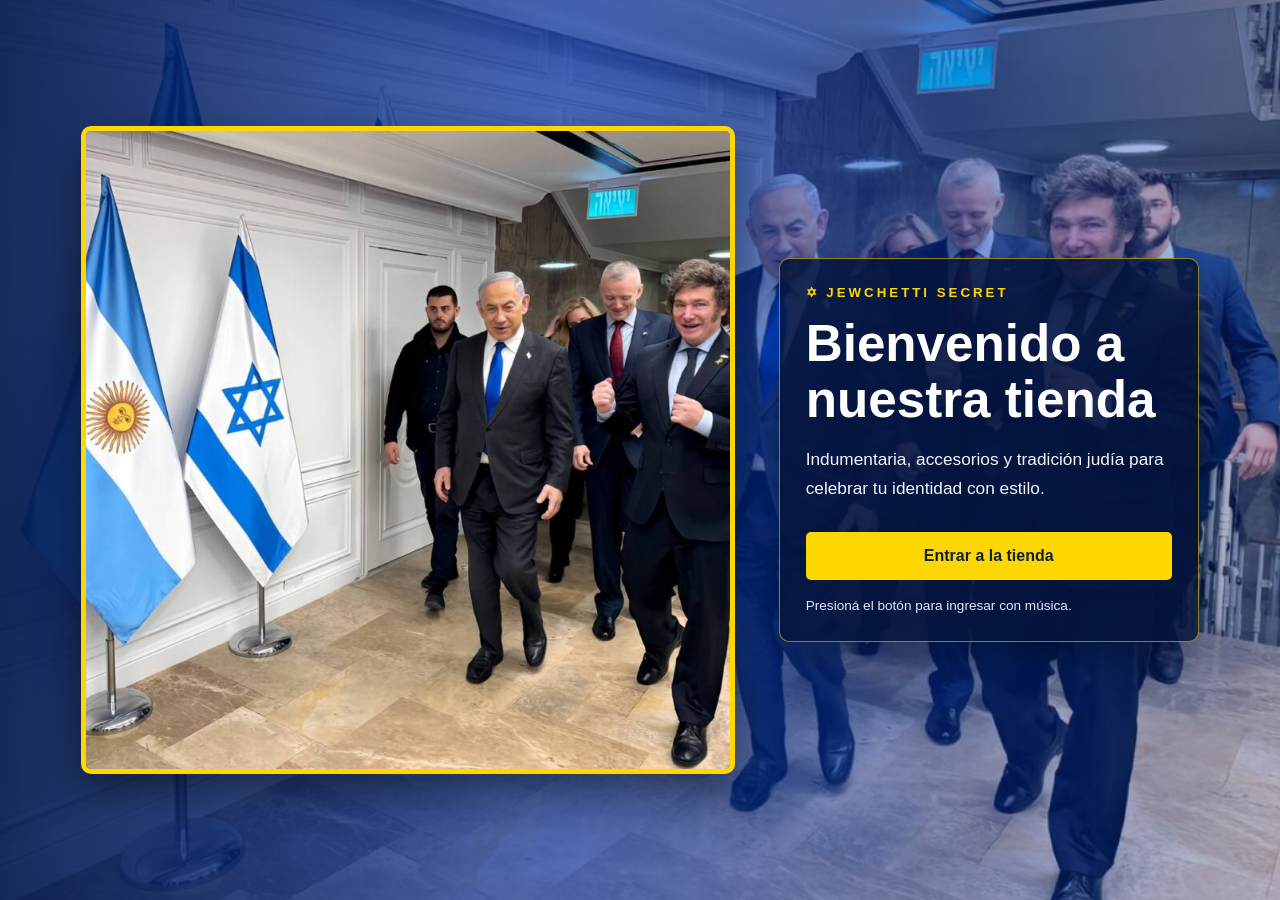
==== html/index.html @ 572851c3 "cambiamos cositas" ====
<!DOCTYPE html>
<html lang="es">
<head>
  <meta charset="UTF-8">
  <meta name="viewport" content="width=device-width, initial-scale=1.0">
  <title>Jewchetti Secret</title>
  <link rel="stylesheet" href="styles.css">
</head>

<body>


  <section id="pantallaBienvenida" class="pantalla-bienvenida">
    <div class="fondo-bienvenida"></div>

    <div class="bienvenida-contenido">
      <img
        src="milei-israel.jpg"
        alt="Imagen de bienvenida a Jewchetti Secret"
        class="bienvenida-img"
      >

      <div class="bienvenida-texto">
        <p class="bienvenida-subtitulo">✡ JEWCHETTI SECRET</p>

        <h1>Bienvenido a nuestra tienda</h1>

        <p>
          Indumentaria, accesorios y tradición judía para celebrar tu identidad
          con estilo.
        </p>

        <button id="btnContinuar" type="button" onclick="continuarTienda()">
          Entrar a la tienda
        </button>

        <p id="mensajeAudio" class="mensaje-audio">
          Presioná el botón para ingresar con música.
        </p>
      </div>
    </div>
  </section>

  <audio id="audioBienvenida" loop preload="auto">
    <source src="Hava Nagila Original.mp3" type="audio/mpeg">
    Tu navegador no soporta la reproducción de audio.
  </audio>


  <div id="contenidoWeb" class="contenido-web oculto">

    <header>
      <div class="contenedor header">
        <a href="#inicio" class="logo">✡ JEWCHETTI SECRET</a>

        <nav>
          <a href="#inicio">Inicio</a>
          <a href="#productos">Productos</a>
          <a href="#contacto">Contacto</a>
        </nav>

        <a href="#" class="carrito" onclick="mostrarCarrito(event)">
           <span id="contador">0</span>
        </a>
      </div>
    </header>

    <main>
      <section class="hero" id="inicio">
        <div class="contenedor">
          <p class="coleccion">COLECCIÓN 2026</p>

          <h1>Tradición con estilo.</h1>

          <p class="texto">
            Ropa, accesorios y objetos para celebrar la identidad y las
            tradiciones de una comunidad con historia, cultura y estilo.
          </p>

          <a href="#productos" class="boton">Ver productos</a>
        </div>
      </section>

      <section class="contenedor seccion" id="productos">
        <h2>Productos destacados</h2>

        <div class="productos">

          <article class="producto" data-nombre="Remeras" data-precio="28500">
            <div class="imagen">
              <img src="remera.png" alt="Remeras">
            </div>

            <h3>Remeras</h3>
           

            <button type="button" onclick="agregarCarrito(this)">
              Agregar al carrito
            </button>
          </article>

          <article
            class="producto"
            data-nombre="Collar Estrella de David"
            data-precio="19900"
          >
            <div class="imagen">
              <img src="collar.png" alt="Collar Estrella de David">
            </div>

            <h3>Joyeria</h3>


            <button type="button" onclick="agregarCarrito(this)">
              Agregar al carrito
            </button>
          </article>

          <article
            class="producto"
            data-nombre="Pijama SHABAT"
            data-precio="45000"
          >
            <div class="imagen">
              <img src="descarga.png" alt="Pijama SHABAT">
            </div>

            <h3>Libros</h3>
      

            <button type="button" onclick="agregarCarrito(this)">
              Agregar al carrito
            </button>
          </article>

        </div>
      </section>

      <section class="newsletter" id="contacto">
        <div class="contenedor">
          <h2>Recibí novedades</h2>

          <p>Enterate de nuevos productos, lanzamientos y promociones.</p>

          <form
            onsubmit="event.preventDefault(); mostrarMensajeSuscripcion(this);"
          >
            <input
              type="email"
              placeholder="Tu correo electrónico"
              required
            >

            <button type="submit">Suscribirme</button>
          </form>
        </div>
      </section>
    </main>

    <!-- Panel lateral del carrito -->
    <div id="carrito-panel" class="carrito-panel">
      <div class="carrito-contenido">
        <button
          type="button"
          class="cerrar-carrito"
          onclick="cerrarCarrito()"
          aria-label="Cerrar carrito"
        >
          ×
        </button>

        <h3>Tu carrito</h3>

        <ul id="lista-carrito"></ul>

        <p id="total-carrito">
          <strong>Total: $0</strong>
        </p>

        <div class="botones-carrito">
          <button type="button" onclick="vaciarCarrito()">
            Vaciar carrito
          </button>

          <button type="button" onclick="cerrarCarrito()">
            Seguir comprando
          </button>
        </div>
      </div>
    </div>

    <footer>
      <p>© 2026 Jewchetti Secret · Hecho con ❤️ desde Israel</p>
    </footer>

  </div>

  <script>
    let carrito = [];

    
    function continuarTienda() {
      const pantallaBienvenida = document.getElementById("pantallaBienvenida");
      const contenidoWeb = document.getElementById("contenidoWeb");
      const audio = document.getElementById("audioBienvenida");
      const mensajeAudio = document.getElementById("mensajeAudio");

      audio.volume = 0.35;

      audio.play()
        .then(function () {
          console.log("El audio comenzó correctamente.");
        })
        .catch(function (error) {
          console.log("No se pudo reproducir el audio:", error);

          mensajeAudio.textContent =
            "No se pudo iniciar la música. Verificá que el archivo MP3 esté en la misma carpeta que index.html.";
        });

      pantallaBienvenida.classList.add("salir-bienvenida");

      setTimeout(function () {
        pantallaBienvenida.style.display = "none";
        contenidoWeb.classList.remove("oculto");
        window.scrollTo(0, 0);
      }, 500);
    }

    function agregarCarrito(btn) {
      const articulo = btn.closest(".producto");
      const nombre = articulo.dataset.nombre;
      const precio = parseInt(articulo.dataset.precio);

      carrito.push({
        nombre: nombre,
        precio: precio
      });

      document.getElementById("contador").textContent = carrito.length;

      alert("Agregado al carrito: " + nombre);
    }

    function mostrarCarrito(event) {
      event.preventDefault();

      const panel = document.getElementById("carrito-panel");
      const lista = document.getElementById("lista-carrito");
      const totalCarrito = document.getElementById("total-carrito");

      lista.innerHTML = "";

      let total = 0;

      if (carrito.length === 0) {
        const itemVacio = document.createElement("li");
        itemVacio.className = "carrito-vacio";
        itemVacio.textContent = "Todavía no agregaste productos.";
        lista.appendChild(itemVacio);
      } else {
        carrito.forEach(function (item) {
          total += item.precio;

          const li = document.createElement("li");

          li.innerHTML =
            "<span>" + item.nombre + "</span>" +
            "<strong>$" + item.precio.toLocaleString("es-AR") + "</strong>";

          lista.appendChild(li);
        });
      }

      totalCarrito.innerHTML =
        "<strong>Total: $" + total.toLocaleString("es-AR") + "</strong>";

      panel.style.display = "flex";
    }

    function cerrarCarrito() {
      document.getElementById("carrito-panel").style.display = "none";
    }

    function vaciarCarrito() {
      carrito = [];
      document.getElementById("contador").textContent = "0";
      cerrarCarrito();
    }

    function mostrarMensajeSuscripcion(formulario) {
      formulario.innerHTML =
        "<p class='mensaje-suscripcion'>¡Gracias por suscribirte a Jewchetti Secret!</p>";
    }
  </script>

</body>
</html>
---- html/styles.css ----
* {
  box-sizing: border-box;
  margin: 0;
  padding: 0;
}

html {
  scroll-behavior: smooth;
}

body {
  background: #f5f0e6;
  color: #0a1f44;
  font-family: "Segoe UI", Arial, sans-serif;
}

a {
  color: inherit;
  text-decoration: none;
}

button,
input {
  font: inherit;
}

button {
  border: none;
  cursor: pointer;
}


.pantalla-bienvenida {
  position: fixed;
  inset: 0;
  z-index: 9999;
  display: flex;
  align-items: center;
  justify-content: center;
  min-height: 100vh;
  overflow: hidden;
  background: #061a3c;
  transition: opacity 0.5s ease, visibility 0.5s ease;
}

.fondo-bienvenida {
  position: absolute;
  inset: 0;
  background:
    linear-gradient(
      90deg,
      rgba(3, 24, 75, 0.92) 0%,
      rgba(3, 56, 184, 0.64) 45%,
      rgba(3, 56, 184, 0.28) 100%
    ),
    url("milei-israel.jpg") center center / cover no-repeat;
  transform: scale(1.03);
}

.bienvenida-contenido {
  position: relative;
  z-index: 2;
  width: min(1180px, 92%);
  min-height: 78vh;
  display: grid;
  grid-template-columns: minmax(0, 1.4fr) minmax(320px, 0.9fr);
  align-items: center;
  gap: 44px;
  padding: 30px;
}

.bienvenida-img {
  width: 100%;
  height: min(72vh, 690px);
  object-fit: cover;
  object-position: center;
  display: block;
  border: 5px solid #ffd700;
  border-radius: 10px;
  box-shadow: 0 18px 45px rgba(0, 0, 0, 0.45);
}

.bienvenida-texto {
  padding: 26px;
  color: #ffffff;
  background: rgba(4, 20, 58, 0.84);
  border: 1px solid rgba(255, 215, 0, 0.55);
  border-radius: 10px;
  box-shadow: 0 14px 35px rgba(0, 0, 0, 0.3);
}

.bienvenida-subtitulo {
  margin-bottom: 16px;
  color: #ffd700;
  font-size: 0.83rem;
  font-weight: 800;
  letter-spacing: 3px;
}

.bienvenida-texto h1 {
  margin-bottom: 18px;
  color: #ffffff;
  font-size: clamp(2rem, 4vw, 4.1rem);
  line-height: 1.08;
}

.bienvenida-texto p:not(.bienvenida-subtitulo):not(.mensaje-audio) {
  margin-bottom: 28px;
  color: #f1f4ff;
  font-size: 1.08rem;
  line-height: 1.7;
}

#btnContinuar {
  width: 100%;
  padding: 15px 22px;
  background: #ffd700;
  color: #0a1f44;
  border-radius: 5px;
  font-size: 1rem;
  font-weight: 800;
  transition: transform 0.2s ease, background 0.2s ease;
}

#btnContinuar:hover {
  background: #ffffff;
  transform: translateY(-2px);
}

.mensaje-audio {
  margin-top: 16px;
  color: #dfe7ff;
  font-size: 0.85rem;
  line-height: 1.4;
}

.salir-bienvenida {
  opacity: 0;
  visibility: hidden;
  pointer-events: none;
}

/* La tienda empieza oculta */

.oculto {
  display: none;
}

.contenedor {
  width: 90%;
  max-width: 1100px;
  margin: 0 auto;
}

header {
  position: sticky;
  top: 0;
  z-index: 50;
  padding: 18px 0;
  background: #ffffff;
  border-bottom: 2px solid #0038b8;
  box-shadow: 0 3px 12px rgba(10, 31, 68, 0.08);
}

.header {
  display: flex;
  align-items: center;
  justify-content: space-between;
  gap: 24px;
}

.logo {
  color: #0038b8;
  font-size: 1.2rem;
  font-weight: 800;
  letter-spacing: 0.4px;
}

nav {
  display: flex;
  align-items: center;
  gap: 24px;
}

nav a {
  color: #0a1f44;
  font-weight: 650;
  transition: color 0.2s ease;
}

nav a:hover {
  color: #b08d32;
}

.carrito {
  padding: 8px 13px;
  background: #0038b8;
  color: #ffffff;
  border-radius: 5px;
  font-weight: 800;
  transition: background 0.2s ease, transform 0.2s ease;
}

.carrito:hover {
  background: #0a1f44;
  transform: translateY(-1px);
}


.hero {
  padding: 110px 0;
  color: #ffffff;
  background:
    linear-gradient(135deg, rgba(0, 56, 184, 0.96), rgba(10, 31, 68, 0.96)),
    url("milei-israel.jpg") center / cover no-repeat;
}

.coleccion {
  color: #ffd700;
  font-size: 0.76rem;
  font-weight: 800;
  letter-spacing: 3px;
}

.hero h1 {
  max-width: 710px;
  margin: 15px 0;
  color: #ffffff;
  font-size: clamp(2.8rem, 6vw, 4.5rem);
  line-height: 1.05;
}

.texto {
  max-width: 560px;
  margin-bottom: 28px;
  font-size: 1.08rem;
  line-height: 1.7;
}

.boton {
  display: inline-block;
  padding: 13px 25px;
  background: #ffd700;
  color: #0a1f44;
  border-radius: 5px;
  font-weight: 800;
  transition: background 0.2s ease, transform 0.2s ease;
}

.boton:hover {
  background: #ffffff;
  transform: translateY(-2px);
}


.seccion {
  padding: 74px 0;
}

.seccion h2 {
  margin-bottom: 30px;
  color: #0a1f44;
  font-size: clamp(2rem, 4vw, 2.7rem);
}

.productos {
  display: grid;
  grid-template-columns: repeat(3, 1fr);
  gap: 24px;
}

.producto {
  padding: 20px;
  overflow: hidden;
  background: #ffffff;
  border-top: 5px solid #0038b8;
  box-shadow: 0 5px 18px rgba(10, 31, 68, 0.12);
  text-align: center;
  transition: transform 0.2s ease, box-shadow 0.2s ease;
}

.producto:hover {
  transform: translateY(-5px);
  box-shadow: 0 10px 24px rgba(10, 31, 68, 0.18);
}

.imagen {
  display: flex;
  align-items: center;
  justify-content: center;
  min-height: 285px;
  margin-bottom: 20px;
  padding: 18px;
  background: #f5f0e6;
}

.imagen img {
  display: block;
  width: 100%;
  max-width: 270px;
  max-height: 270px;
  object-fit: contain;
}

.producto h3 {
  margin-bottom: 10px;
  color: #0038b8;
  font-size: 1.15rem;
}

.producto p {
  margin-bottom: 17px;
  color: #a4822d;
  font-size: 1.1rem;
  font-weight: 800;
}

.producto button,
.carrito-contenido button {
  padding: 10px 17px;
  background: #0038b8;
  color: #ffffff;
  border-radius: 4px;
  font-weight: 750;
  transition: background 0.2s ease, color 0.2s ease;
}

.producto button:hover,
.carrito-contenido button:hover {
  background: #bfa15f;
  color: #0a1f44;
}



.newsletter {
  padding: 64px 0;
  color: #ffffff;
  background: #0038b8;
  text-align: center;
}

.newsletter h2 {
  margin-bottom: 10px;
  color: #ffd700;
  font-size: clamp(2rem, 4vw, 2.6rem);
}

.newsletter p {
  margin-bottom: 23px;
  line-height: 1.5;
}

.newsletter form {
  display: flex;
  justify-content: center;
  gap: 10px;
}

.newsletter input {
  width: min(100%, 300px);
  padding: 12px;
  border: 2px solid transparent;
  border-radius: 4px;
  outline: none;
}

.newsletter input:focus {
  border-color: #ffd700;
}

.newsletter button {
  padding: 12px 18px;
  background: #ffd700;
  color: #0038b8;
  border-radius: 4px;
  font-weight: 800;
}

.newsletter button:hover {
  background: #ffffff;
}

.mensaje-suscripcion {
  margin: 0;
  color: #ffd700;
  font-weight: 800;
}

footer {
  padding: 25px;
  color: #ffd700;
  background: #0a1f44;
  font-size: 0.82rem;
  text-align: center;
}



.carrito-panel {
  position: fixed;
  inset: 0;
  z-index: 200;
  display: none;
  justify-content: flex-end;
  background: rgba(10, 31, 68, 0.65);
}

.carrito-contenido {
  position: relative;
  width: min(390px, 100%);
  height: 100%;
  padding: 34px 28px;
  overflow-y: auto;
  background: #ffffff;
  color: #0a1f44;
  box-shadow: -8px 0 24px rgba(0, 0, 0, 0.2);
}

.carrito-contenido h3 {
  margin-bottom: 22px;
  color: #0038b8;
  font-size: 1.8rem;
}

.cerrar-carrito {
  position: absolute;
  top: 15px;
  right: 15px;
  width: 38px;
  height: 38px;
  padding: 0 !important;
  background: transparent !important;
  color: #0038b8 !important;
  font-size: 2rem;
  line-height: 1;
}

.carrito-contenido ul {
  margin-bottom: 20px;
  list-style: none;
}

.carrito-contenido li {
  display: flex;
  justify-content: space-between;
  gap: 14px;
  padding: 13px 0;
  border-bottom: 1px solid #e5e5e5;
  line-height: 1.4;
}

.carrito-vacio {
  display: block !important;
  color: #5e6777;
  text-align: center;
}

#total-carrito {
  margin-bottom: 20px;
  color: #0a1f44;
  font-size: 1.15rem;
}

.botones-carrito {
  display: flex;
  flex-wrap: wrap;
  gap: 10px;
}



@media (max-width: 800px) {
  .bienvenida-contenido {
    grid-template-columns: 1fr;
    gap: 22px;
    min-height: auto;
    padding: 24px 0;
  }

  .bienvenida-img {
    height: 43vh;
    min-height: 250px;
  }

  .bienvenida-texto {
    padding: 22px;
  }

  .bienvenida-texto h1 {
    font-size: 2.15rem;
  }

  nav {
    display: none;
  }

  .hero {
    padding: 85px 0;
  }

  .productos {
    grid-template-columns: 1fr;
  }

  .imagen {
    min-height: 250px;
  }

  .newsletter form {
    flex-direction: column;
    align-items: stretch;
    width: min(100%, 330px);
    margin: 0 auto;
  }

  .newsletter input {
    width: 100%;
  }
}

@media (max-width: 450px) {
  .header {
    gap: 12px;
  }

  .logo {
    font-size: 0.94rem;
  }

  .carrito {
    padding: 7px 10px;
  }

  .bienvenida-contenido {
    width: 92%;
  }

  .bienvenida-img {
    height: 38vh;
    min-height: 220px;
  }

  .bienvenida-texto h1 {
    font-size: 1.8rem;
  }

  .hero h1 {
    font-size: 2.55rem;
  }
}
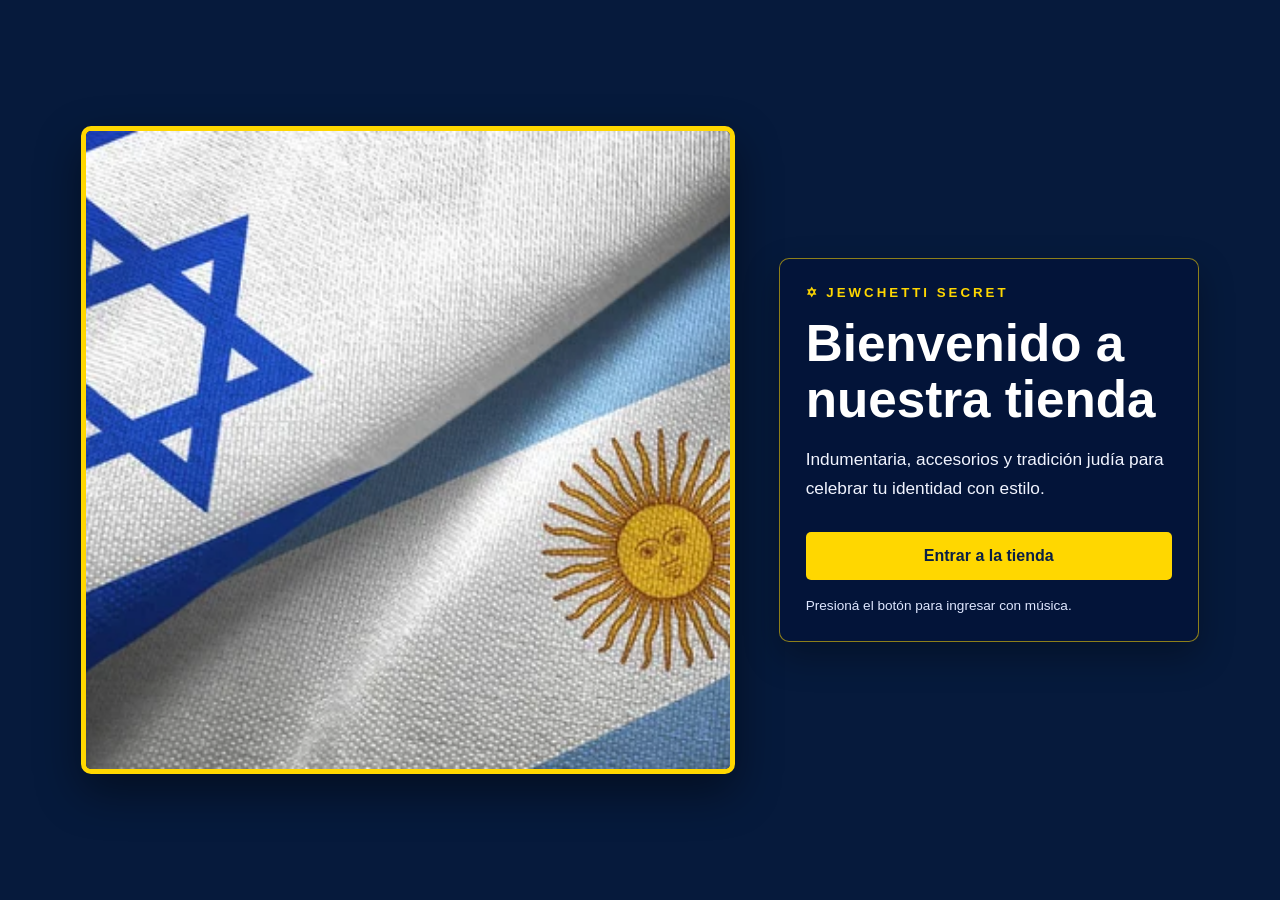
==== commit 743ac0db: "actualizqacion de imagen de inicio y portada de la seccion remeras" ====
--- a/html/index.html
+++ b/html/index.html
@@ -7,32 +7,31 @@
   <link rel="stylesheet" href="styles.css">
 </head>
 
+
 <body>
 
 
   <section id="pantallaBienvenida" class="pantalla-bienvenida">
     <div class="fondo-bienvenida"></div>
-
     <div class="bienvenida-contenido">
       <img
-        src="milei-israel.jpg"
+        src="banderainicioweb.png"
         alt="Imagen de bienvenida a Jewchetti Secret"
         class="bienvenida-img"
       >
-
       <div class="bienvenida-texto">
-        <p class="bienvenida-subtitulo">✡ JEWCHETTI SECRET</p>
-
+        <p class="bienvenida-subtitulo">
+          ✡ JEWCHETTI SECRET
+        </p>
         <h1>Bienvenido a nuestra tienda</h1>
-
         <p>
           Indumentaria, accesorios y tradición judía para celebrar tu identidad
           con estilo.
         </p>
-
         <button id="btnContinuar" type="button" onclick="continuarTienda()">
           Entrar a la tienda
         </button>
+
 
         <p id="mensajeAudio" class="mensaje-audio">
           Presioná el botón para ingresar con música.
@@ -40,126 +39,148 @@
       </div>
     </div>
   </section>
-
   <audio id="audioBienvenida" loop preload="auto">
     <source src="Hava Nagila Original.mp3" type="audio/mpeg">
     Tu navegador no soporta la reproducción de audio.
   </audio>
-
-
   <div id="contenidoWeb" class="contenido-web oculto">
-
     <header>
       <div class="contenedor header">
-        <a href="#inicio" class="logo">✡ JEWCHETTI SECRET</a>
-
-        <nav>
-          <a href="#inicio">Inicio</a>
-          <a href="#productos">Productos</a>
-          <a href="#contacto">Contacto</a>
-        </nav>
-
+        <a href="index.html" class="logo">
+          ✡ JEWCHETTI SECRET
+        </a>
         <a href="#" class="carrito" onclick="mostrarCarrito(event)">
-           <span id="contador">0</span>
+          <span id="contador">0</span>
         </a>
       </div>
     </header>
-
     <main>
       <section class="hero" id="inicio">
         <div class="contenedor">
-          <p class="coleccion">COLECCIÓN 2026</p>
-
-          <h1>Tradición con estilo.</h1>
-
+          <p class="coleccion">
+            COLECCIÓN 2026
+          </p>
+          <h1>
+            Tradición con estilo.
+          </h1>
           <p class="texto">
             Ropa, accesorios y objetos para celebrar la identidad y las
             tradiciones de una comunidad con historia, cultura y estilo.
           </p>
-
-          <a href="#productos" class="boton">Ver productos</a>
         </div>
       </section>
-
       <section class="contenedor seccion" id="productos">
-        <h2>Productos destacados</h2>
-
+        <h2>
+          Nuestras secciones
+        </h2>
         <div class="productos">
-
-          <article class="producto" data-nombre="Remeras" data-precio="28500">
+          <a href="remeras.html" class="producto">
             <div class="imagen">
-              <img src="remera.png" alt="Remeras">
+              <img
+                src="remeranueva.png"
+                alt="Remeras"
+              >
             </div>
-
-            <h3>Remeras</h3>
-           
-
-            <button type="button" onclick="agregarCarrito(this)">
-              Agregar al carrito
-            </button>
-          </article>
-
-          <article
-            class="producto"
-            data-nombre="Collar Estrella de David"
-            data-precio="19900"
-          >
+            <h3>
+              Remeras
+            </h3>
+          </a>
+          <a href="joyeria.html" class="producto">
             <div class="imagen">
-              <img src="collar.png" alt="Collar Estrella de David">
+              <img
+                src="collar.png"
+                alt="Joyería"
+              >
             </div>
-
-            <h3>Joyeria</h3>
-
-
-            <button type="button" onclick="agregarCarrito(this)">
-              Agregar al carrito
-            </button>
-          </article>
-
-          <article
-            class="producto"
-            data-nombre="Pijama SHABAT"
-            data-precio="45000"
-          >
+            <h3>
+              Joyería
+            </h3>
+          </a>
+          <a href="libros.html" class="producto">
+
+
             <div class="imagen">
-              <img src="descarga.png" alt="Pijama SHABAT">
+
+
+              <img
+                src="descarga.png"
+                alt="Libros"
+              >
+
+
             </div>
 
-            <h3>Libros</h3>
-      
-
-            <button type="button" onclick="agregarCarrito(this)">
-              Agregar al carrito
-            </button>
-          </article>
+
+            <h3>
+              Libros
+            </h3>
+
+
+          </a>
+
+
 
         </div>
+
+
       </section>
 
+
+
+      <!-- DONACIONES -->
       <section class="newsletter" id="contacto">
+
+
         <div class="contenedor">
-          <h2>Recibí novedades</h2>
-
-          <p>Enterate de nuevos productos, lanzamientos y promociones.</p>
+
+
+          <h2>
+            Donaciones
+          </h2>
+
+
+          <p>
+            Enterate de nuevos productos, lanzamientos y promociones.
+          </p>
+
 
           <form
             onsubmit="event.preventDefault(); mostrarMensajeSuscripcion(this);"
           >
+
+
             <input
               type="email"
               placeholder="Tu correo electrónico"
               required
             >
 
-            <button type="submit">Suscribirme</button>
+
+            <button type="submit">
+              Donar
+            </button>
+
+
           </form>
+
+
         </div>
+
+
       </section>
+
+
     </main>
 
-    <!-- Panel lateral del carrito -->
+
+
+    <!-- CARRITO -->
     <div id="carrito-panel" class="carrito-panel">
+
+
       <div class="carrito-contenido">
+
+
         <button
           type="button"
           class="cerrar-carrito"
@@ -169,130 +190,341 @@
           ×
         </button>
 
-        <h3>Tu carrito</h3>
+
+        <h3>
+          Tu carrito
+        </h3>
+
 
         <ul id="lista-carrito"></ul>
+
 
         <p id="total-carrito">
           <strong>Total: $0</strong>
         </p>
 
+
         <div class="botones-carrito">
-          <button type="button" onclick="vaciarCarrito()">
+
+
+          <button
+            type="button"
+            onclick="vaciarCarrito()"
+          >
             Vaciar carrito
           </button>
 
-          <button type="button" onclick="cerrarCarrito()">
+
+          <button
+            type="button"
+            onclick="cerrarCarrito()"
+          >
             Seguir comprando
           </button>
+
+
         </div>
+
+
       </div>
+
+
     </div>
 
+
+
+    <!-- FOOTER -->
     <footer>
-      <p>© 2026 Jewchetti Secret · Hecho con ❤️ desde Israel</p>
+
+
+      <p>
+        © 2026 Jewchetti Secret · Hecho con ❤️ desde Israel
+      </p>
+
+
     </footer>
 
+
   </div>
 
+
+
+  <!-- JAVASCRIPT -->
   <script>
+
+
     let carrito = [];
 
-    
+
+
+    // ENTRAR A LA TIENDA
     function continuarTienda() {
-      const pantallaBienvenida = document.getElementById("pantallaBienvenida");
-      const contenidoWeb = document.getElementById("contenidoWeb");
-      const audio = document.getElementById("audioBienvenida");
-      const mensajeAudio = document.getElementById("mensajeAudio");
+
+
+      const pantallaBienvenida =
+        document.getElementById("pantallaBienvenida");
+
+
+      const contenidoWeb =
+        document.getElementById("contenidoWeb");
+
+
+      const audio =
+        document.getElementById("audioBienvenida");
+
+
+      const mensajeAudio =
+        document.getElementById("mensajeAudio");
+
+
 
       audio.volume = 0.35;
+
+
 
       audio.play()
         .then(function () {
-          console.log("El audio comenzó correctamente.");
+
+
+          console.log(
+            "El audio comenzó correctamente."
+          );
+
+
         })
         .catch(function (error) {
-          console.log("No se pudo reproducir el audio:", error);
+
+
+          console.log(
+            "No se pudo reproducir el audio:",
+            error
+          );
+
 
           mensajeAudio.textContent =
             "No se pudo iniciar la música. Verificá que el archivo MP3 esté en la misma carpeta que index.html.";
+
+
         });
 
-      pantallaBienvenida.classList.add("salir-bienvenida");
+
+
+      pantallaBienvenida.classList.add(
+        "salir-bienvenida"
+      );
+
+
 
       setTimeout(function () {
+
+
         pantallaBienvenida.style.display = "none";
+
+
         contenidoWeb.classList.remove("oculto");
+
+
         window.scrollTo(0, 0);
+
+
       }, 500);
+
+
     }
 
+
+
+    // AGREGAR AL CARRITO
     function agregarCarrito(btn) {
-      const articulo = btn.closest(".producto");
-      const nombre = articulo.dataset.nombre;
-      const precio = parseInt(articulo.dataset.precio);
+
+
+      const articulo =
+        btn.closest(".producto");
+
+
+      const nombre =
+        articulo.dataset.nombre;
+
+
+      const precio =
+        parseInt(articulo.dataset.precio);
+
+
 
       carrito.push({
+
+
         nombre: nombre,
+
+
         precio: precio
+
+
       });
 
-      document.getElementById("contador").textContent = carrito.length;
-
-      alert("Agregado al carrito: " + nombre);
+
+
+      document.getElementById("contador").textContent =
+        carrito.length;
+
+
+
+      alert(
+        "Agregado al carrito: " + nombre
+      );
+
+
     }
 
+
+
+    // MOSTRAR CARRITO
     function mostrarCarrito(event) {
+
+
       event.preventDefault();
 
-      const panel = document.getElementById("carrito-panel");
-      const lista = document.getElementById("lista-carrito");
-      const totalCarrito = document.getElementById("total-carrito");
+
+
+      const panel =
+        document.getElementById("carrito-panel");
+
+
+      const lista =
+        document.getElementById("lista-carrito");
+
+
+      const totalCarrito =
+        document.getElementById("total-carrito");
+
+
 
       lista.innerHTML = "";
 
+
+
       let total = 0;
 
+
+
       if (carrito.length === 0) {
-        const itemVacio = document.createElement("li");
-        itemVacio.className = "carrito-vacio";
-        itemVacio.textContent = "Todavía no agregaste productos.";
+
+
+        const itemVacio =
+          document.createElement("li");
+
+
+        itemVacio.className =
+          "carrito-vacio";
+
+
+        itemVacio.textContent =
+          "Todavía no agregaste productos.";
+
+
         lista.appendChild(itemVacio);
+
+
       } else {
+
+
         carrito.forEach(function (item) {
+
+
           total += item.precio;
 
-          const li = document.createElement("li");
+
+
+          const li =
+            document.createElement("li");
+
+
 
           li.innerHTML =
-            "<span>" + item.nombre + "</span>" +
-            "<strong>$" + item.precio.toLocaleString("es-AR") + "</strong>";
+            "<span>" +
+            item.nombre +
+            "</span>" +
+
+
+            "<strong>$" +
+            item.precio.toLocaleString("es-AR") +
+            "</strong>";
+
+
 
           lista.appendChild(li);
+
+
         });
+
+
       }
 
+
+
       totalCarrito.innerHTML =
-        "<strong>Total: $" + total.toLocaleString("es-AR") + "</strong>";
+        "<strong>Total: $" +
+        total.toLocaleString("es-AR") +
+        "</strong>";
+
+
 
       panel.style.display = "flex";
+
+
     }
 
+
+
+    // CERRAR CARRITO
     function cerrarCarrito() {
-      document.getElementById("carrito-panel").style.display = "none";
+
+
+      document.getElementById(
+        "carrito-panel"
+      ).style.display = "none";
+
+
     }
 
+
+
+    // VACIAR CARRITO
     function vaciarCarrito() {
+
+
       carrito = [];
-      document.getElementById("contador").textContent = "0";
+
+
+
+      document.getElementById(
+        "contador"
+      ).textContent = "0";
+
+
+
       cerrarCarrito();
+
+
     }
 
+
+
+    // MENSAJE DE DONACIÓN
     function mostrarMensajeSuscripcion(formulario) {
+
+
       formulario.innerHTML =
-        "<p class='mensaje-suscripcion'>¡Gracias por suscribirte a Jewchetti Secret!</p>";
+        "<p class='mensaje-suscripcion'>" +
+        "¡Gracias por suscribirte a Jewchetti Secret!" +
+        "</p>";
+
+
     }
+
+
   </script>
+
 
 </body>
 </html>
--- a/html/styles.css
+++ b/html/styles.css
@@ -45,19 +45,6 @@
   transition: opacity 0.5s ease, visibility 0.5s ease;
 }
 
-.fondo-bienvenida {
-  position: absolute;
-  inset: 0;
-  background:
-    linear-gradient(
-      90deg,
-      rgba(3, 24, 75, 0.92) 0%,
-      rgba(3, 56, 184, 0.64) 45%,
-      rgba(3, 56, 184, 0.28) 100%
-    ),
-    url("milei-israel.jpg") center center / cover no-repeat;
-  transform: scale(1.03);
-}
 
 .bienvenida-contenido {
   position: relative;
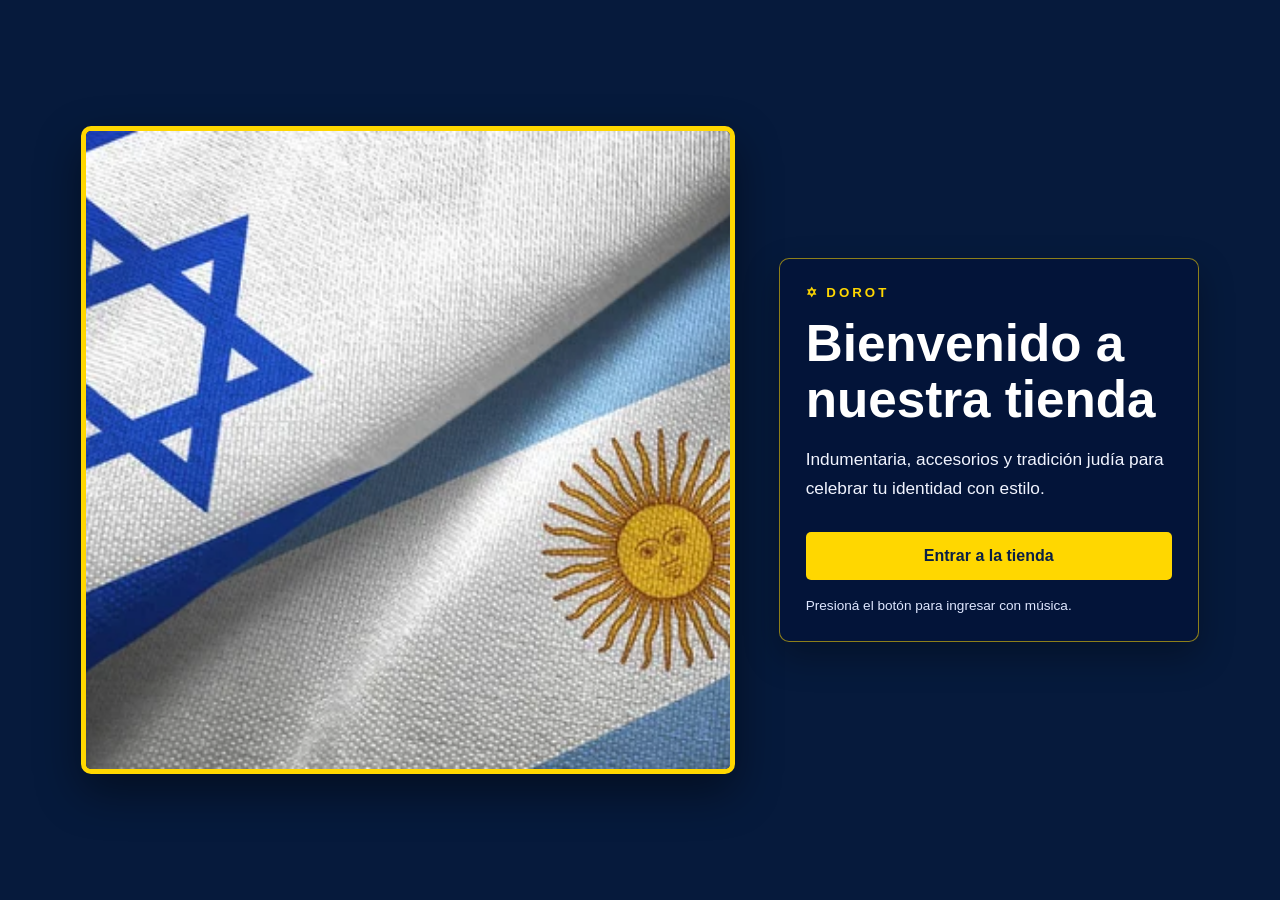
==== commit 1c23968a: "cambioCategorias" ====
--- a/html/index.html
+++ b/html/index.html
@@ -3,7 +3,7 @@
 <head>
   <meta charset="UTF-8">
   <meta name="viewport" content="width=device-width, initial-scale=1.0">
-  <title>Jewchetti Secret</title>
+  <title>DOROT</title>
   <link rel="stylesheet" href="styles.css">
 </head>
 
@@ -21,7 +21,7 @@
       >
       <div class="bienvenida-texto">
         <p class="bienvenida-subtitulo">
-          ✡ JEWCHETTI SECRET
+          ✡ DOROT
         </p>
         <h1>Bienvenido a nuestra tienda</h1>
         <p>
@@ -47,7 +47,7 @@
     <header>
       <div class="contenedor header">
         <a href="index.html" class="logo">
-          ✡ JEWCHETTI SECRET
+          ✡ DOROT
         </a>
         <a href="#" class="carrito" onclick="mostrarCarrito(event)">
           <span id="contador">0</span>
@@ -82,7 +82,7 @@
               >
             </div>
             <h3>
-              Remeras
+              kipás
             </h3>
           </a>
           <a href="joyeria.html" class="producto">
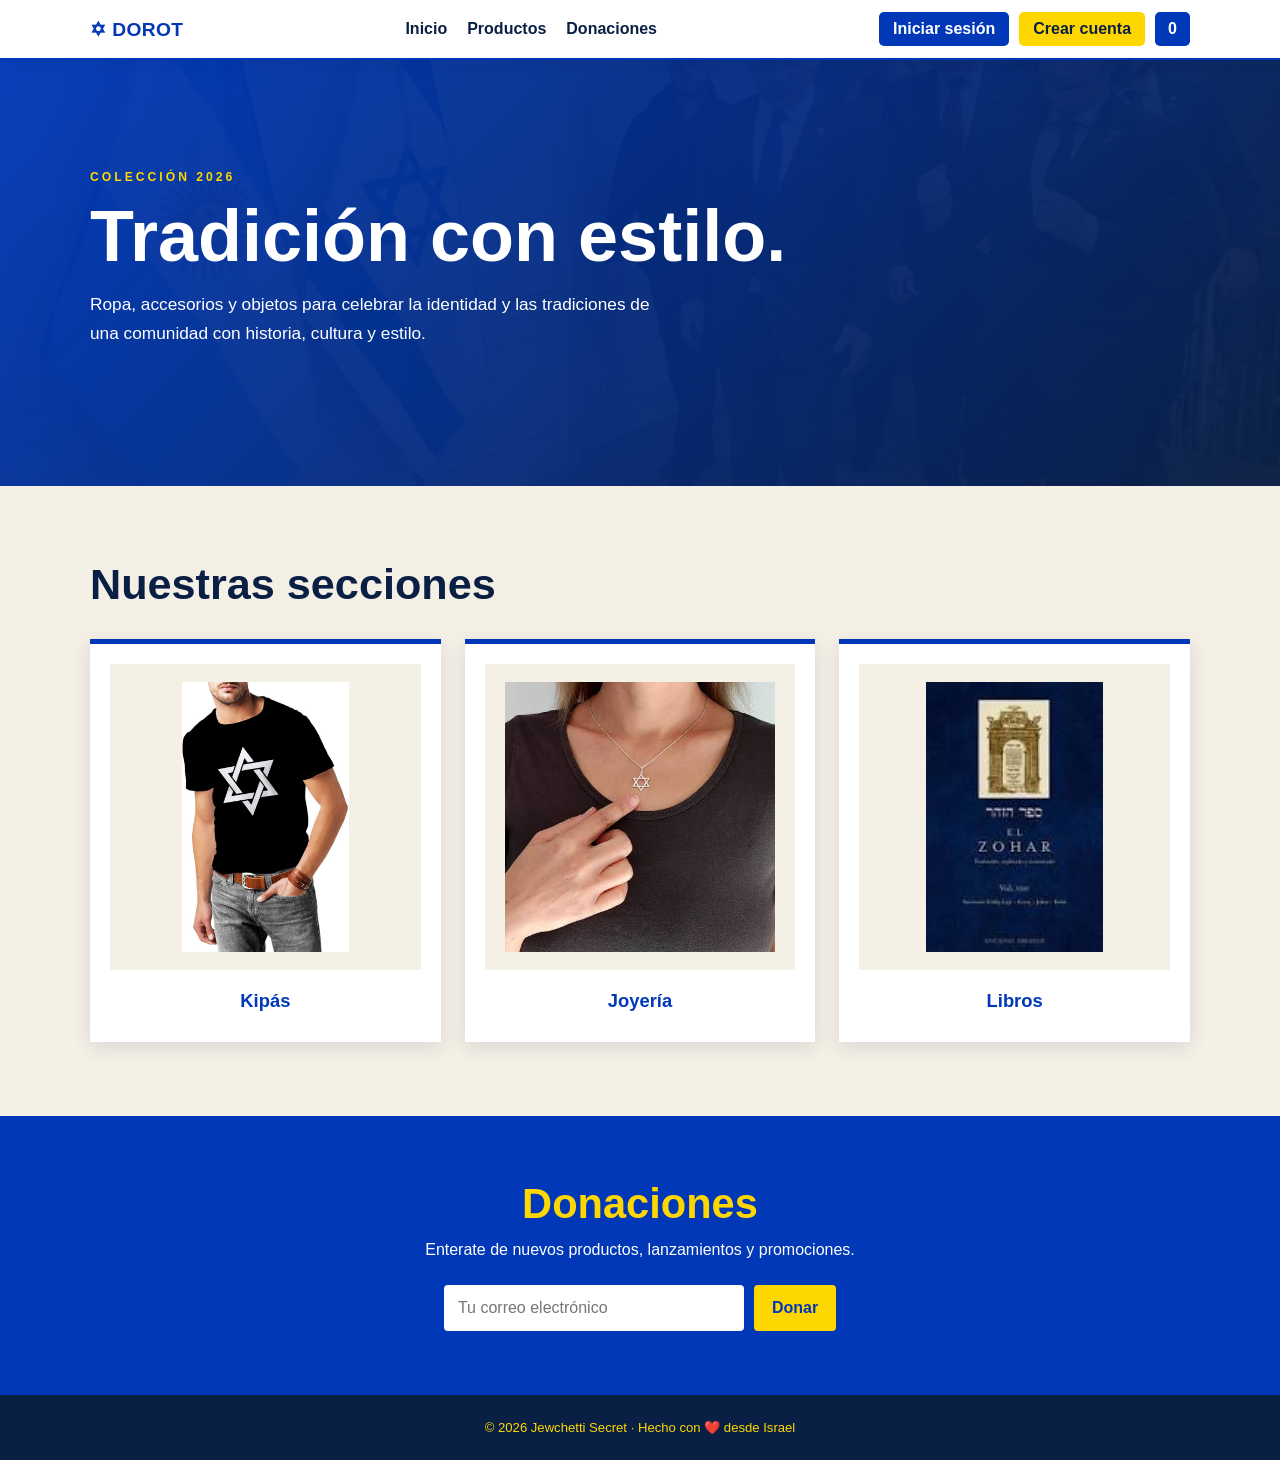
==== commit a72cc020: "eliminamos la seccion de la pantalla de inicio para mayor dinamismo" ====
--- a/html/index.html
+++ b/html/index.html
@@ -1,59 +1,52 @@
 <!DOCTYPE html>
 <html lang="es">
 <head>
-  <meta charset="UTF-8">
-  <meta name="viewport" content="width=device-width, initial-scale=1.0">
+  <meta charset="UTF-8" />
+  <meta name="viewport" content="width=device-width, initial-scale=1.0" />
   <title>DOROT</title>
-  <link rel="stylesheet" href="styles.css">
+  <link rel="stylesheet" href="styles.css" />
 </head>
 
-
 <body>
 
-
-  <section id="pantallaBienvenida" class="pantalla-bienvenida">
-    <div class="fondo-bienvenida"></div>
-    <div class="bienvenida-contenido">
-      <img
-        src="banderainicioweb.png"
-        alt="Imagen de bienvenida a Jewchetti Secret"
-        class="bienvenida-img"
-      >
-      <div class="bienvenida-texto">
-        <p class="bienvenida-subtitulo">
-          ✡ DOROT
-        </p>
-        <h1>Bienvenido a nuestra tienda</h1>
-        <p>
-          Indumentaria, accesorios y tradición judía para celebrar tu identidad
-          con estilo.
-        </p>
-        <button id="btnContinuar" type="button" onclick="continuarTienda()">
-          Entrar a la tienda
-        </button>
-
-
-        <p id="mensajeAudio" class="mensaje-audio">
-          Presioná el botón para ingresar con música.
-        </p>
-      </div>
-    </div>
-  </section>
-  <audio id="audioBienvenida" loop preload="auto">
-    <source src="Hava Nagila Original.mp3" type="audio/mpeg">
-    Tu navegador no soporta la reproducción de audio.
-  </audio>
-  <div id="contenidoWeb" class="contenido-web oculto">
+  <div id="contenidoWeb" class="contenido-web">
+
     <header>
       <div class="contenedor header">
         <a href="index.html" class="logo">
           ✡ DOROT
         </a>
-        <a href="#" class="carrito" onclick="mostrarCarrito(event)">
-          <span id="contador">0</span>
-        </a>
+
+        <nav class="menu-principal">
+          <a href="#inicio">Inicio</a>
+          <a href="#productos">Productos</a>
+          <a href="#contacto">Donaciones</a>
+        </nav>
+
+        <div class="header-derecha">
+          <button
+            type="button"
+            class="btn-header"
+            id="btnLogin"
+            onclick="abrirPanelLogin()"
+          >
+            Iniciar sesión
+          </button>
+          <button
+            type="button"
+            class="btn-header btn-crear-cuenta"
+            id="btnCrearCuenta"
+            onclick="abrirPanelRegistro()"
+          >
+            Crear cuenta
+          </button>
+          <a href="#" class="carrito" onclick="mostrarCarrito(event)">
+            <span id="contador">0</span>
+          </a>
+        </div>
       </div>
     </header>
+
     <main>
       <section class="hero" id="inicio">
         <div class="contenedor">
@@ -69,6 +62,7 @@
           </p>
         </div>
       </section>
+
       <section class="contenedor seccion" id="productos">
         <h2>
           Nuestras secciones
@@ -78,11 +72,11 @@
             <div class="imagen">
               <img
                 src="remeranueva.png"
-                alt="Remeras"
-              >
+                alt="Kipás"
+              />
             </div>
             <h3>
-              kipás
+              Kipás
             </h3>
           </a>
           <a href="joyeria.html" class="producto">
@@ -90,441 +84,334 @@
               <img
                 src="collar.png"
                 alt="Joyería"
-              >
+              />
             </div>
             <h3>
               Joyería
             </h3>
           </a>
           <a href="libros.html" class="producto">
-
-
             <div class="imagen">
-
-
               <img
                 src="descarga.png"
                 alt="Libros"
-              >
-
-
+              />
             </div>
-
-
             <h3>
               Libros
             </h3>
-
-
           </a>
-
-
-
         </div>
-
-
       </section>
 
-
-
-      <!-- DONACIONES -->
       <section class="newsletter" id="contacto">
-
-
         <div class="contenedor">
-
-
           <h2>
             Donaciones
           </h2>
-
-
           <p>
             Enterate de nuevos productos, lanzamientos y promociones.
           </p>
-
-
           <form
             onsubmit="event.preventDefault(); mostrarMensajeSuscripcion(this);"
           >
-
-
             <input
               type="email"
               placeholder="Tu correo electrónico"
               required
-            >
-
-
+            />
             <button type="submit">
               Donar
             </button>
-
-
           </form>
-
-
         </div>
-
-
       </section>
-
-
     </main>
 
-
-
-    <!-- CARRITO -->
-    <div id="carrito-panel" class="carrito-panel">
-
-
-      <div class="carrito-contenido">
-
-
-        <button
-          type="button"
-          class="cerrar-carrito"
-          onclick="cerrarCarrito()"
-          aria-label="Cerrar carrito"
-        >
-          ×
-        </button>
-
-
-        <h3>
-          Tu carrito
-        </h3>
-
-
-        <ul id="lista-carrito"></ul>
-
-
-        <p id="total-carrito">
-          <strong>Total: $0</strong>
-        </p>
-
-
-        <div class="botones-carrito">
-
-
-          <button
-            type="button"
-            onclick="vaciarCarrito()"
-          >
-            Vaciar carrito
-          </button>
-
-
-          <button
-            type="button"
-            onclick="cerrarCarrito()"
-          >
-            Seguir comprando
-          </button>
-
-
-        </div>
-
-
-      </div>
-
-
-    </div>
-
-
-
-    <!-- FOOTER -->
     <footer>
-
-
       <p>
         © 2026 Jewchetti Secret · Hecho con ❤️ desde Israel
       </p>
-
-
     </footer>
 
-
   </div>
 
-
-
-  <!-- JAVASCRIPT -->
+  <div id="panel-auth" class="panel-auth">
+    <div class="panel-auth-contenido">
+      <button
+        type="button"
+        class="cerrar-panel-auth"
+        onclick="cerrarPanelAuth()"
+        aria-label="Cerrar panel"
+      >
+        ×
+      </button>
+
+      <div id="panel-login" class="panel-forma">
+        <h3>Iniciar sesión</h3>
+        <form onsubmit="event.preventDefault(); loginUsuario(this);">
+          <label for="login-email">Email</label>
+          <input
+            type="email"
+            id="login-email"
+            name="email"
+            placeholder="tu@email.com"
+            required
+          />
+
+          <label for="login-password">Contraseña</label>
+          <input
+            type="password"
+            id="login-password"
+            name="password"
+            placeholder="Tu contraseña"
+            required
+          />
+
+          <button type="submit" class="btn-auth">
+            Ingresar
+          </button>
+        </form>
+        <p class="texto-cambio-panel">
+          ¿No tenés cuenta?
+          <button type="button" onclick="mostrarRegistroDesdeLogin()">
+            Crear cuenta
+          </button>
+        </p>
+      </div>
+
+      <div id="panel-registro" class="panel-forma oculto-panel">
+        <h3>Crear cuenta</h3>
+        <form onsubmit="event.preventDefault(); registrarUsuario(this);">
+          <label for="registro-nombre">Nombre</label>
+          <input
+            type="text"
+            id="registro-nombre"
+            name="nombre"
+            placeholder="Tu nombre"
+            required
+          />
+
+          <label for="registro-email">Email</label>
+          <input
+            type="email"
+            id="registro-email"
+            name="email"
+            placeholder="tu@email.com"
+            required
+          />
+
+          <label for="registro-password">Contraseña</label>
+          <input
+            type="password"
+            id="registro-password"
+            name="password"
+            placeholder="Contraseña"
+            required
+          />
+
+          <label for="registro-password2">Repetir contraseña</label>
+          <input
+            type="password"
+            id="registro-password2"
+            name="password2"
+            placeholder="Repetir contraseña"
+            required
+          />
+
+          <button type="submit" class="btn-auth">
+            Crear cuenta
+          </button>
+        </form>
+        <p class="texto-cambio-panel">
+          ¿Ya tenés cuenta?
+          <button type="button" onclick="mostrarLoginDesdeRegistro()">
+            Iniciar sesión
+          </button>
+        </p>
+      </div>
+    </div>
+  </div>
+
+  <div id="carrito-panel" class="carrito-panel">
+    <div class="carrito-contenido">
+      <button
+        type="button"
+        class="cerrar-carrito"
+        onclick="cerrarCarrito()"
+        aria-label="Cerrar carrito"
+      >
+        ×
+      </button>
+
+      <h3>
+        Tu carrito
+      </h3>
+
+      <ul id="lista-carrito"></ul>
+
+      <p id="total-carrito">
+        <strong>Total: $0</strong>
+      </p>
+
+      <div class="botones-carrito">
+        <button
+          type="button"
+          onclick="vaciarCarrito()"
+        >
+          Vaciar carrito
+        </button>
+
+        <button
+          type="button"
+          onclick="cerrarCarrito()"
+          class="btn-seguir-comprando"
+        >
+          Seguir comprando
+        </button>
+      </div>
+    </div>
+  </div>
+
   <script>
-
-
     let carrito = [];
 
-
-
-    // ENTRAR A LA TIENDA
-    function continuarTienda() {
-
-
-      const pantallaBienvenida =
-        document.getElementById("pantallaBienvenida");
-
-
-      const contenidoWeb =
-        document.getElementById("contenidoWeb");
-
-
-      const audio =
-        document.getElementById("audioBienvenida");
-
-
-      const mensajeAudio =
-        document.getElementById("mensajeAudio");
-
-
-
-      audio.volume = 0.35;
-
-
-
-      audio.play()
-        .then(function () {
-
-
-          console.log(
-            "El audio comenzó correctamente."
-          );
-
-
-        })
-        .catch(function (error) {
-
-
-          console.log(
-            "No se pudo reproducir el audio:",
-            error
-          );
-
-
-          mensajeAudio.textContent =
-            "No se pudo iniciar la música. Verificá que el archivo MP3 esté en la misma carpeta que index.html.";
-
-
-        });
-
-
-
-      pantallaBienvenida.classList.add(
-        "salir-bienvenida"
-      );
-
-
-
-      setTimeout(function () {
-
-
-        pantallaBienvenida.style.display = "none";
-
-
-        contenidoWeb.classList.remove("oculto");
-
-
-        window.scrollTo(0, 0);
-
-
-      }, 500);
-
-
-    }
-
-
-
-    // AGREGAR AL CARRITO
     function agregarCarrito(btn) {
-
-
-      const articulo =
-        btn.closest(".producto");
-
-
-      const nombre =
-        articulo.dataset.nombre;
-
-
-      const precio =
-        parseInt(articulo.dataset.precio);
-
-
+      const articulo = btn.closest(".producto");
+      const nombre = articulo.dataset.nombre;
+      const precio = parseInt(articulo.dataset.precio);
 
       carrito.push({
-
-
         nombre: nombre,
-
-
-        precio: precio
-
-
+        precio: precio,
       });
 
-
-
-      document.getElementById("contador").textContent =
-        carrito.length;
-
-
-
-      alert(
-        "Agregado al carrito: " + nombre
-      );
-
-
-    }
-
-
-
-    // MOSTRAR CARRITO
+      document.getElementById("contador").textContent = carrito.length;
+
+      alert("Agregado al carrito: " + nombre);
+    }
+
     function mostrarCarrito(event) {
-
-
       event.preventDefault();
 
-
-
-      const panel =
-        document.getElementById("carrito-panel");
-
-
-      const lista =
-        document.getElementById("lista-carrito");
-
-
-      const totalCarrito =
-        document.getElementById("total-carrito");
-
-
+      const panel = document.getElementById("carrito-panel");
+      const lista = document.getElementById("lista-carrito");
+      const totalCarrito = document.getElementById("total-carrito");
 
       lista.innerHTML = "";
 
-
-
       let total = 0;
 
-
-
       if (carrito.length === 0) {
-
-
-        const itemVacio =
-          document.createElement("li");
-
-
-        itemVacio.className =
-          "carrito-vacio";
-
-
-        itemVacio.textContent =
-          "Todavía no agregaste productos.";
-
-
+        const itemVacio = document.createElement("li");
+        itemVacio.className = "carrito-vacio";
+        itemVacio.textContent = "Todavía no agregaste productos.";
         lista.appendChild(itemVacio);
-
-
       } else {
-
-
         carrito.forEach(function (item) {
-
-
           total += item.precio;
 
-
-
-          const li =
-            document.createElement("li");
-
-
+          const li = document.createElement("li");
 
           li.innerHTML =
             "<span>" +
             item.nombre +
             "</span>" +
-
-
             "<strong>$" +
             item.precio.toLocaleString("es-AR") +
             "</strong>";
 
-
-
           lista.appendChild(li);
-
-
         });
-
-
       }
 
-
-
       totalCarrito.innerHTML =
-        "<strong>Total: $" +
-        total.toLocaleString("es-AR") +
-        "</strong>";
-
-
+        "<strong>Total: $" + total.toLocaleString("es-AR") + "</strong>";
 
       panel.style.display = "flex";
-
-
-    }
-
-
-
-    // CERRAR CARRITO
+    }
+
     function cerrarCarrito() {
-
-
-      document.getElementById(
-        "carrito-panel"
-      ).style.display = "none";
-
-
-    }
-
-
-
-    // VACIAR CARRITO
+      document.getElementById("carrito-panel").style.display = "none";
+    }
+
     function vaciarCarrito() {
-
-
       carrito = [];
-
-
-
-      document.getElementById(
-        "contador"
-      ).textContent = "0";
-
-
-
+      document.getElementById("contador").textContent = "0";
       cerrarCarrito();
-
-
-    }
-
-
-
-    // MENSAJE DE DONACIÓN
+    }
+
     function mostrarMensajeSuscripcion(formulario) {
-
-
       formulario.innerHTML =
         "<p class='mensaje-suscripcion'>" +
         "¡Gracias por suscribirte a Jewchetti Secret!" +
         "</p>";
-
-
-    }
-
-
+    }
+
+    function abrirPanelLogin() {
+      const panel = document.getElementById("panel-auth");
+      const login = document.getElementById("panel-login");
+      const registro = document.getElementById("panel-registro");
+
+      login.classList.remove("oculto-panel");
+      registro.classList.add("oculto-panel");
+
+      panel.style.display = "flex";
+    }
+
+    function abrirPanelRegistro() {
+      const panel = document.getElementById("panel-auth");
+      const login = document.getElementById("panel-login");
+      const registro = document.getElementById("panel-registro");
+
+      registro.classList.remove("oculto-panel");
+      login.classList.add("oculto-panel");
+
+      panel.style.display = "flex";
+    }
+
+    function cerrarPanelAuth() {
+      document.getElementById("panel-auth").style.display = "none";
+    }
+
+    function mostrarRegistroDesdeLogin() {
+      const login = document.getElementById("panel-login");
+      const registro = document.getElementById("panel-registro");
+
+      login.classList.add("oculto-panel");
+      registro.classList.remove("oculto-panel");
+    }
+
+    function mostrarLoginDesdeRegistro() {
+      const login = document.getElementById("panel-login");
+      const registro = document.getElementById("panel-registro");
+
+      registro.classList.add("oculto-panel");
+      login.classList.remove("oculto-panel");
+    }
+
+    function loginUsuario(form) {
+      const email = form.email.value.trim();
+      const password = form.password.value;
+
+      alert("Login simulado exitoso para: " + email);
+      cerrarPanelAuth();
+    }
+
+    function registrarUsuario(form) {
+      const nombre = form.nombre.value.trim();
+      const email = form.email.value.trim();
+      const pass1 = form.password.value;
+      const pass2 = form.password2.value;
+
+      if (pass1 !== pass2) {
+        alert("Las contraseñas no coinciden.");
+        return;
+      }
+
+      alert("Cuenta creada (simulada) para: " + nombre + " (" + email + ")");
+      cerrarPanelAuth();
+    }
   </script>
-
-
 </body>
 </html>
--- a/html/styles.css
+++ b/html/styles.css
@@ -1,5 +1,3 @@
-
-
 * {
   box-sizing: border-box;
   margin: 0;
@@ -31,109 +29,7 @@
   cursor: pointer;
 }
 
-
-.pantalla-bienvenida {
-  position: fixed;
-  inset: 0;
-  z-index: 9999;
-  display: flex;
-  align-items: center;
-  justify-content: center;
-  min-height: 100vh;
-  overflow: hidden;
-  background: #061a3c;
-  transition: opacity 0.5s ease, visibility 0.5s ease;
-}
-
-
-.bienvenida-contenido {
-  position: relative;
-  z-index: 2;
-  width: min(1180px, 92%);
-  min-height: 78vh;
-  display: grid;
-  grid-template-columns: minmax(0, 1.4fr) minmax(320px, 0.9fr);
-  align-items: center;
-  gap: 44px;
-  padding: 30px;
-}
-
-.bienvenida-img {
-  width: 100%;
-  height: min(72vh, 690px);
-  object-fit: cover;
-  object-position: center;
-  display: block;
-  border: 5px solid #ffd700;
-  border-radius: 10px;
-  box-shadow: 0 18px 45px rgba(0, 0, 0, 0.45);
-}
-
-.bienvenida-texto {
-  padding: 26px;
-  color: #ffffff;
-  background: rgba(4, 20, 58, 0.84);
-  border: 1px solid rgba(255, 215, 0, 0.55);
-  border-radius: 10px;
-  box-shadow: 0 14px 35px rgba(0, 0, 0, 0.3);
-}
-
-.bienvenida-subtitulo {
-  margin-bottom: 16px;
-  color: #ffd700;
-  font-size: 0.83rem;
-  font-weight: 800;
-  letter-spacing: 3px;
-}
-
-.bienvenida-texto h1 {
-  margin-bottom: 18px;
-  color: #ffffff;
-  font-size: clamp(2rem, 4vw, 4.1rem);
-  line-height: 1.08;
-}
-
-.bienvenida-texto p:not(.bienvenida-subtitulo):not(.mensaje-audio) {
-  margin-bottom: 28px;
-  color: #f1f4ff;
-  font-size: 1.08rem;
-  line-height: 1.7;
-}
-
-#btnContinuar {
-  width: 100%;
-  padding: 15px 22px;
-  background: #ffd700;
-  color: #0a1f44;
-  border-radius: 5px;
-  font-size: 1rem;
-  font-weight: 800;
-  transition: transform 0.2s ease, background 0.2s ease;
-}
-
-#btnContinuar:hover {
-  background: #ffffff;
-  transform: translateY(-2px);
-}
-
-.mensaje-audio {
-  margin-top: 16px;
-  color: #dfe7ff;
-  font-size: 0.85rem;
-  line-height: 1.4;
-}
-
-.salir-bienvenida {
-  opacity: 0;
-  visibility: hidden;
-  pointer-events: none;
-}
-
-/* La tienda empieza oculta */
-
-.oculto {
-  display: none;
-}
+/* Ya no hay .pantalla-bienvenida ni .salir-bienvenida ni .oculto para esa pantalla */
 
 .contenedor {
   width: 90%;
@@ -145,7 +41,7 @@
   position: sticky;
   top: 0;
   z-index: 50;
-  padding: 18px 0;
+  padding: 12px 0;
   background: #ffffff;
   border-bottom: 2px solid #0038b8;
   box-shadow: 0 3px 12px rgba(10, 31, 68, 0.08);
@@ -155,7 +51,7 @@
   display: flex;
   align-items: center;
   justify-content: space-between;
-  gap: 24px;
+  gap: 16px;
 }
 
 .logo {
@@ -165,20 +61,49 @@
   letter-spacing: 0.4px;
 }
 
-nav {
+.menu-principal {
   display: flex;
   align-items: center;
-  gap: 24px;
-}
-
-nav a {
+  gap: 20px;
+}
+
+.menu-principal a {
   color: #0a1f44;
   font-weight: 650;
   transition: color 0.2s ease;
 }
 
-nav a:hover {
+.menu-principal a:hover {
   color: #b08d32;
+}
+
+.header-derecha {
+  display: flex;
+  align-items: center;
+  gap: 10px;
+}
+
+.btn-header {
+  padding: 8px 14px;
+  background: #0038b8;
+  color: #ffffff;
+  border-radius: 5px;
+  font-weight: 700;
+  transition: background 0.2s ease, transform 0.2s ease;
+}
+
+.btn-header:hover {
+  background: #0a1f44;
+  transform: translateY(-1px);
+}
+
+.btn-crear-cuenta {
+  background: #ffd700;
+  color: #0a1f44;
+}
+
+.btn-crear-cuenta:hover {
+  background: #ffffff;
 }
 
 .carrito {
@@ -194,7 +119,6 @@
   background: #0a1f44;
   transform: translateY(-1px);
 }
-
 
 .hero {
   padding: 110px 0;
@@ -240,7 +164,6 @@
   background: #ffffff;
   transform: translateY(-2px);
 }
-
 
 .seccion {
   padding: 74px 0;
@@ -320,8 +243,6 @@
   color: #0a1f44;
 }
 
-
-
 .newsletter {
   padding: 64px 0;
   color: #ffffff;
@@ -383,8 +304,6 @@
   font-size: 0.82rem;
   text-align: center;
 }
-
-
 
 .carrito-panel {
   position: fixed;
@@ -457,33 +376,139 @@
   gap: 10px;
 }
 
-
+/* Botón "Seguir comprando" destacado */
+.btn-seguir-comprando {
+  background: #ffd700;
+  color: #0a1f44;
+  font-weight: 800;
+  border: 2px solid #ffd700;
+}
+
+.btn-seguir-comprando:hover {
+  background: #ffffff;
+  color: #0a1f44;
+  border-color: #ffffff;
+  transform: translateY(-2px);
+}
+
+.panel-auth {
+  position: fixed;
+  inset: 0;
+  z-index: 300;
+  display: none;
+  justify-content: flex-end;
+  background: rgba(10, 31, 68, 0.65);
+}
+
+.panel-auth-contenido {
+  position: relative;
+  width: min(420px, 92%);
+  max-height: 90vh;
+  margin: auto 0;
+  padding: 30px 24px;
+  overflow-y: auto;
+  background: #ffffff;
+  color: #0a1f44;
+  box-shadow: -8px 0 24px rgba(0, 0, 0, 0.2);
+}
+
+.cerrar-panel-auth {
+  position: absolute;
+  top: 12px;
+  right: 12px;
+  width: 36px;
+  height: 36px;
+  padding: 0 !important;
+  background: transparent !important;
+  color: #0038b8 !important;
+  font-size: 1.9rem;
+  line-height: 1;
+}
+
+.panel-forma {
+  display: flex;
+  flex-direction: column;
+  gap: 14px;
+}
+
+.panel-forma h3 {
+  margin-bottom: 6px;
+  color: #0038b8;
+  font-size: 1.6rem;
+}
+
+.panel-forma label {
+  font-weight: 600;
+  font-size: 0.9rem;
+}
+
+.panel-forma input {
+  width: 100%;
+  padding: 10px 12px;
+  border: 1px solid #cfd6e6;
+  border-radius: 4px;
+  outline: none;
+}
+
+.panel-forma input:focus {
+  border-color: #0038b8;
+}
+
+.btn-auth {
+  margin-top: 6px;
+  padding: 11px 16px;
+  background: #0038b8;
+  color: #ffffff;
+  border-radius: 4px;
+  font-weight: 700;
+  transition: background 0.2s ease;
+}
+
+.btn-auth:hover {
+  background: #0a1f44;
+}
+
+.texto-cambio-panel {
+  margin: 8px 0 0;
+  font-size: 0.9rem;
+  color: #3b4558;
+}
+
+.texto-cambio-panel button {
+  background: none;
+  color: #0038b8;
+  font-weight: 700;
+  text-decoration: underline;
+  padding: 0;
+}
+
+.texto-cambio-panel button:hover {
+  color: #b08d32;
+}
+
+.oculto-panel {
+  display: none;
+}
+
+@media (max-width: 900px) {
+  .header {
+    flex-wrap: wrap;
+    gap: 12px;
+  }
+
+  .menu-principal {
+    order: 3;
+    width: 100%;
+    justify-content: center;
+    gap: 14px;
+  }
+
+  .header-derecha {
+    margin-left: auto;
+  }
+}
 
 @media (max-width: 800px) {
-  .bienvenida-contenido {
-    grid-template-columns: 1fr;
-    gap: 22px;
-    min-height: auto;
-    padding: 24px 0;
-  }
-
-  .bienvenida-img {
-    height: 43vh;
-    min-height: 250px;
-  }
-
-  .bienvenida-texto {
-    padding: 22px;
-  }
-
-  .bienvenida-texto h1 {
-    font-size: 2.15rem;
-  }
-
-  nav {
-    display: none;
-  }
-
   .hero {
     padding: 85px 0;
   }
@@ -510,7 +535,7 @@
 
 @media (max-width: 450px) {
   .header {
-    gap: 12px;
+    gap: 10px;
   }
 
   .logo {
@@ -521,20 +546,25 @@
     padding: 7px 10px;
   }
 
-  .bienvenida-contenido {
-    width: 92%;
-  }
-
-  .bienvenida-img {
-    height: 38vh;
-    min-height: 220px;
-  }
-
-  .bienvenida-texto h1 {
-    font-size: 1.8rem;
-  }
-
   .hero h1 {
     font-size: 2.55rem;
   }
+
+  .menu-principal {
+    gap: 10px;
+    font-size: 0.9rem;
+  }
+
+  .btn-header {
+    padding: 6px 10px;
+    font-size: 0.85rem;
+  }
+
+  .botones-carrito {
+    flex-direction: column;
+  }
+
+  .botones-carrito button {
+    width: 100%;
+  }
 }
